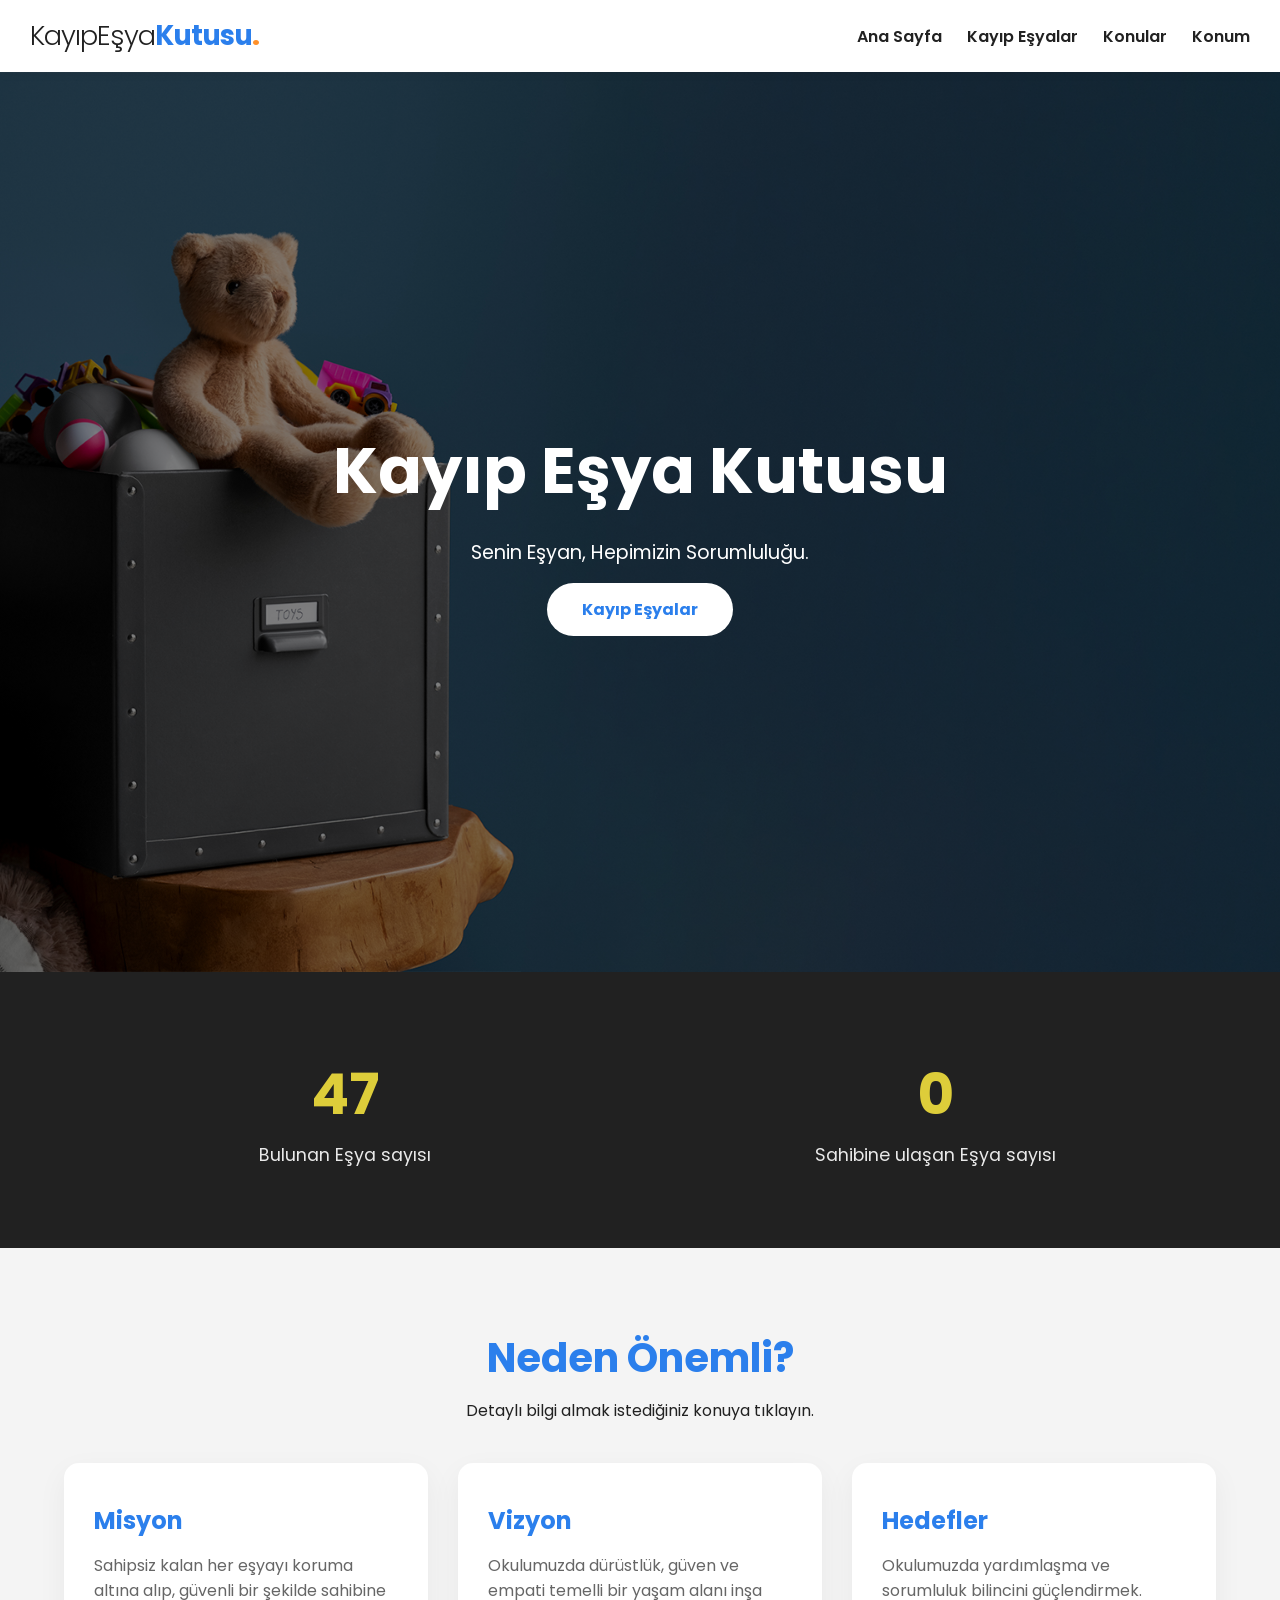
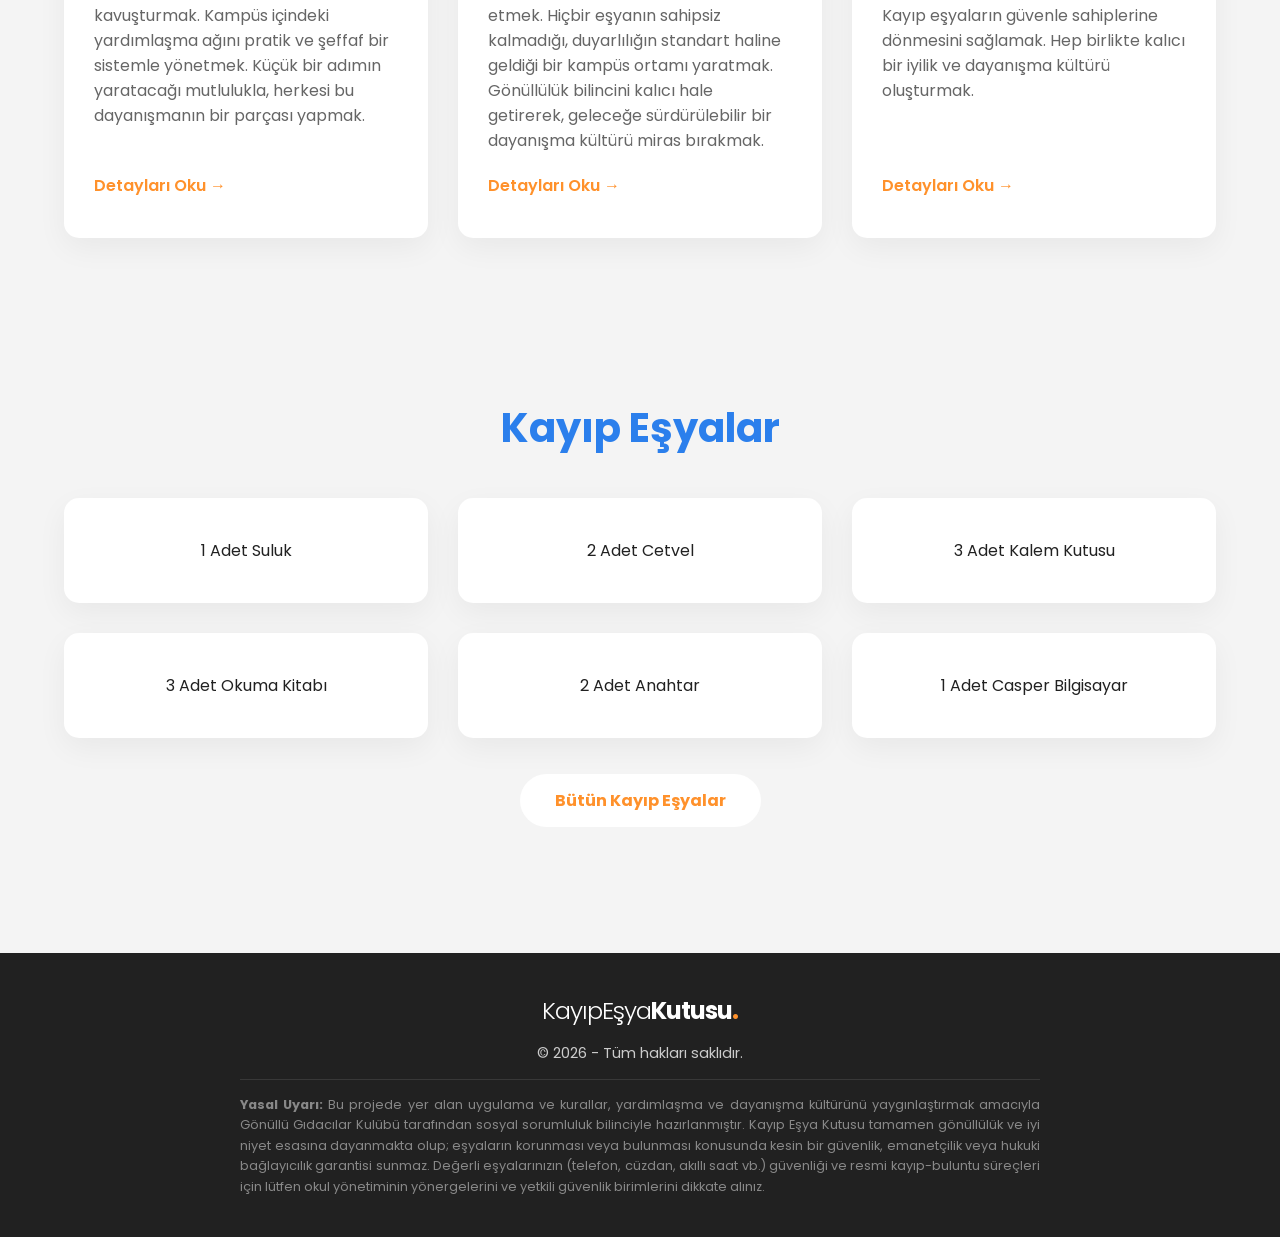
==== index.html @ bf53e9e5 "." ====
<!doctype html>
<html lang="tr">
  <head>
    <meta charset="UTF-8" />
    <meta name="viewport" content="width=device-width, initial-scale=1.0" />
    <title>Kayıp Eşya Kutusu</title>
    <link
      href="https://fonts.googleapis.com/css2?family=Poppins:wght@300;400;600;700&display=swap"
      rel="stylesheet"
    />
    <link rel="stylesheet" href="style.css" />
  </head>
  <body>
    <header class="navbar">
      <div class="logo">
        <a href="index.html">
          <span class="font-light">KayıpEşya</span>Kutusu<span class="dot"
            >.</span
          >
        </a>
      </div>

      <button class="hamburger" id="hamburger">☰</button>

      <nav id="navMenu">
        <ul class="nav-links">
          <li><a href="/">Ana Sayfa</a></li>
          <li><a href="kayipesyalar.html">Kayıp Eşyalar</a></li>
          <li><a href="index.html#farkindalik">Konular</a></li>
          <li><a href="konum.html">Konum</a></li>
        </ul>
      </nav>
    </header>

    <section class="hero-advanced">
      <div class="hero-content fade-in">
        <h1>Kayıp Eşya Kutusu</h1>
        <p>Senin Eşyan, Hepimizin Sorumluluğu.</p>
        <a href="kayipesyalar.html" class="btn-primary">Kayıp Eşyalar</a>
      </div>
    </section>

    <section class="stats-section fade-in">
      <div class="stats-container">
        <div class="stat-box">
          <div class="stat-number" data-target="78">0</div>
          <p>Bulunan Eşya sayısı</p>
        </div>
        <div class="stat-box">
          <div class="stat-number" data-target="0">0</div>
          <p>Sahibine ulaşan Eşya sayısı</p>
        </div>
      </div>
    </section>

    <section id="farkindalik" class="topics-grid">
      <div class="section-title fade-in">
        <h2>Neden Önemli?</h2>
        <p>Detaylı bilgi almak istediğiniz konuya tıklayın.</p>
      </div>

      <div class="cards-container">
        <a href="misyon.html" class="topic-card slide-up">
          <h3>Misyon</h3>
          <p>
            Sahipsiz kalan her eşyayı koruma altına alıp, güvenli bir şekilde
            sahibine kavuşturmak. Kampüs içindeki yardımlaşma ağını pratik ve
            şeffaf bir sistemle yönetmek. Küçük bir adımın yaratacağı
            mutlulukla, herkesi bu dayanışmanın bir parçası yapmak.
          </p>
          <span class="read-more">Detayları Oku &rarr;</span>
        </a>

        <a
          href="vizyon.html"
          class="topic-card slide-up"
          style="transition-delay: 0.1s"
        >
          <h3>Vizyon</h3>
          <p>
            Okulumuzda dürüstlük, güven ve empati temelli bir yaşam alanı inşa
            etmek. Hiçbir eşyanın sahipsiz kalmadığı, duyarlılığın standart
            haline geldiği bir kampüs ortamı yaratmak. Gönüllülük bilincini
            kalıcı hale getirerek, geleceğe sürdürülebilir bir dayanışma kültürü
            miras bırakmak.
          </p>
          <span class="read-more">Detayları Oku &rarr;</span>
        </a>

        <a
          href="hedefler.html"
          class="topic-card slide-up"
          style="transition-delay: 0.2s"
        >
          <h3>Hedefler</h3>
          <p>
            Okulumuzda yardımlaşma ve sorumluluk bilincini güçlendirmek. Kayıp
            eşyaların güvenle sahiplerine dönmesini sağlamak. Hep birlikte
            kalıcı bir iyilik ve dayanışma kültürü oluşturmak.
          </p>
          <span class="read-more">Detayları Oku &rarr;</span>
        </a>
      </div>
    </section>

    <!-- Kayıp Eşyalar -->

    <section id="kayipEsyalar" class="topics-grid">
      <div class="section-title fade-in">
        <h2>Kayıp Eşyalar</h2>
      </div>

      <div class="cards-container">
        <!-- <div class="esyalar-card slide-up"> -->
           <div class="esyalar-card slide-up">
            <p>1 Adet Suluk</p>
          </div>
          <div class="esyalar-card slide-up">
            <p>2 Adet Cetvel</p>
          </div>
          <div class="esyalar-card slide-up">
            <p>3 Adet Kalem Kutusu</p>
          </div>
          <div class="esyalar-card slide-up">
            <p>3 Adet Okuma Kitabı</p>
          </div>
          <div class="esyalar-card slide-up">
            <p>2 Adet Anahtar</p>
          </div>
          <div class="esyalar-card slide-up">
            <p>1 Adet Casper Bilgisayar</p>
          </div>
        <!-- </div> -->
      </div>

      <div style="margin-top: 50px;">
        <a class="btn-primary" href="kayipesyalar.html">Bütün Kayıp Eşyalar</a>
      </div>
    </section>

    <!-- Kayıp Eşyalar -->

    <footer class="site-footer">
      <div class="footer-content">
        <div class="footer-logo">
          <span class="font-light">KayıpEşya</span>Kutusu<span class="dot"
            >.</span
          >
        </div>
        <p class="copyright">&copy; 2026 - Tüm hakları saklıdır.</p>
        <p class="disclaimer">
          <strong>Yasal Uyarı:</strong> Bu projede yer alan uygulama ve
          kurallar, yardımlaşma ve dayanışma kültürünü yaygınlaştırmak amacıyla
          Gönüllü Gıdacılar Kulübü tarafından sosyal sorumluluk bilinciyle
          hazırlanmıştır. Kayıp Eşya Kutusu tamamen gönüllülük ve iyi niyet
          esasına dayanmakta olup; eşyaların korunması veya bulunması konusunda
          kesin bir güvenlik, emanetçilik veya hukuki bağlayıcılık garantisi
          sunmaz. Değerli eşyalarınızın (telefon, cüzdan, akıllı saat vb.)
          güvenliği ve resmi kayıp-buluntu süreçleri için lütfen okul
          yönetiminin yönergelerini ve yetkili güvenlik birimlerini dikkate
          alınız.
        </p>
      </div>
    </footer>

    <script src="script.js"></script>
  </body>
</html>
---- style.css ----
:root {
  --primary: #2b7fec;
  --secondary: #ff912b;
  /* --accent: #81c784; */
  --accent: #ddcd3a;
  --dark: #212121;
  --light: #f9fbe7;
  --white: #ffffff;
}

* {
  margin: 0;
  padding: 0;
  box-sizing: border-box;
  font-family: "Poppins", sans-serif;
}

body {
  /* background-color: var(--light); */
  background-color: #f4f4f4;
  color: var(--dark);
  overflow-x: hidden;
}

.navbar {
  display: flex;
  justify-content: space-between;
  align-items: center;
  padding: 20px 5%;
  background-color: rgba(255, 255, 255, 0.95);
  backdrop-filter: blur(10px);
  position: fixed;
  width: 100%;
  top: 0;
  z-index: 1000;
  box-shadow: 0 2px 10px rgba(0, 0, 0, 0.05);
}

/* --- Modern Tipografik Logo --- */
.logo {
  font-size: 1.7rem;
  font-weight: 700;
  color: var(--primary);
  letter-spacing: -1px;
  user-select: none;
}
.logo .font-light {
  font-weight: 300;
  color: var(--dark);
}
.logo .dot {
  color: var(--secondary);
}
.logo a {
  text-decoration: none;
  color: inherit;
  transition: color 0.3s;
}

.nav-links {
  list-style: none;
  display: flex;
  gap: 25px;
}
.nav-links a {
  text-decoration: none;
  color: var(--dark);
  font-weight: 600;
  transition: color 0.3s;
}
.nav-links a:hover {
  color: var(--secondary);
}

.hero-advanced {
  height: 100vh;
  background:
    linear-gradient(rgba(0, 0, 0, 0.5), rgba(0, 0, 0, 0.5)),
    url("/images/kayipEsya.jpg") no-repeat 20% center / cover;
  display: flex;
  align-items: center;
  justify-content: center;
  text-align: center;
  color: var(--white);
  height: 100vh;
  height: 100dvh;
}
@media (max-width: 768px) {
  .hero-advanced {
    background-position: 10% center !important;
  }
}

/* .hero-advanced::before {
  content: "";
  position: absolute;
  inset: 0;
  background: rgba(0, 0, 0, 0.45);
} */

.hero-advanced .content {
  position: relative;
  z-index: 2;
  color: white;
}

@media (max-width: 768px) {
  .hero-advanced {
    background-position: left center;
  }
}

@media (max-width: 768px) {
  .hero-advanced {
    background-position: center top;
    height: 100vh;
  }
}
.hero-content h1 {
  font-size: 4rem;
  margin-bottom: 20px;
}
.hero-content p {
  font-size: 1.2rem;
  margin-bottom: 30px;
}
.btn-primary {
  padding: 15px 35px;
  background: var(--white);
  color: var(--primary);
  text-decoration: none;
  font-weight: 700;
  border-radius: 30px;
  transition: 0.3s;
}
.btn-primary:hover {
  background: var(--accent);
  color: var(--white);
}

/* --- Sayaç Tasarımı --- */
.stats-section {
  background-color: var(--dark);
  /* background-color: var(--primary); */
  color: var(--white);
  padding: 60px 5%;
  text-align: center;
}
.stats-container {
  display: flex;
  justify-content: space-around;
  flex-wrap: wrap;
  gap: 30px;
  max-width: 1200px;
  margin: 0 auto;
}
.stat-box {
  flex: 1;
  min-width: 250px;
  padding: 20px;
}
.stat-icon {
  font-size: 3rem;
  margin-bottom: 15px;
}
.stat-number {
  font-size: 3.5rem;
  font-weight: 700;
  color: var(--accent);
  margin-bottom: 5px;
}
.stat-box p {
  font-size: 1.1rem;
  opacity: 0.9;
}

/* Kartlar ve Detay Sayfaları */
.topics-grid {
  padding: 80px 5%;
  text-align: center;
}
.section-title h2 {
  font-size: 2.5rem;
  color: var(--primary);
  margin-bottom: 10px;
}
.cards-container {
  display: grid;
  grid-template-columns: repeat(auto-fit, minmax(300px, 1fr));
  gap: 30px;
  max-width: 1200px;
  margin: 40px auto 0;
}
.topic-card {
  background: var(--white);
  padding: 40px 30px;
  border-radius: 15px;
  text-decoration: none;
  color: var(--dark);
  text-align: left;
  box-shadow: 0 10px 30px rgba(0, 0, 0, 0.05);
  transition: 0.4s;
  display: flex;
  flex-direction: column;
}
.topic-card:hover {
  transform: translateY(-15px);
  border-color: var(--accent);
}
.card-icon {
  font-size: 3rem;
  margin-bottom: 20px;
}
.topic-card h3 {
  font-size: 1.5rem;
  color: var(--primary);
  margin-bottom: 15px;
}
.topic-card p {
  margin-bottom: 20px;
  color: #666;
  flex-grow: 1;
}
.read-more {
  font-weight: 600;
  color: var(--secondary);
  transition: 0.3s;
}
.topic-card:hover .read-more {
  transform: translateX(10px);
}

.page-header {
  height: 40vh;
  background-size: cover;
  background-position: center;
  display: flex;
  align-items: center;
  justify-content: center;
  color: var(--white);
  /* margin-top: 70px; */
}
.page-header h1 {
  font-size: 3rem;
  text-shadow: 2px 2px 10px rgba(0, 0, 0, 0.5);
}
.reading-container {
  max-width: 800px;
  margin: -50px auto 50px auto;
  background: var(--white);
  padding: 38px;
  border-radius: 15px;
  box-shadow: 0 10px 40px rgba(0, 0, 0, 0.1);
  position: relative;
  z-index: 10;
}
.detailed-text h2 {
  color: var(--primary);
  font-size: 2rem;
  margin-bottom: 20px;
}
.detailed-text h3 {
  color: var(--secondary);
  margin: 30px 0 15px 0;
}
.detailed-text p {
  font-size: 1.1rem;
  line-height: 1.8;
  margin-bottom: 20px;
  color: #444;
}
.detailed-text img {
  width: 100%;
  height: auto;
  border-radius: 10px;
  margin: 20px 0;
  box-shadow: 0 4px 15px rgba(0, 0, 0, 0.1);
}
blockquote {
  font-style: italic;
  font-size: 1.3rem;
  border-left: 5px solid var(--secondary);
  padding: 20px;
  margin: 30px 0;
  background: var(--light);
  color: var(--primary);
}
.action-list {
  list-style: none;
}
.action-list li {
  font-size: 1.1rem;
  margin-bottom: 15px;
  padding-left: 25px;
  position: relative;
}
.action-list li::before {
  content: "🌱";
  position: absolute;
  left: 0;
  top: 2px;
}

/* --- Yeni Profesyonel Footer --- */
.site-footer {
  background-color: var(--dark);
  color: var(--white);
  text-align: center;
  padding: 40px 20px;
  margin-top: 60px;
}
.footer-content {
  max-width: 800px;
  margin: 0 auto;
}
.footer-logo {
  font-size: 1.5rem;
  font-weight: 700;
  color: var(--white);
  margin-bottom: 15px;
  letter-spacing: -1px;
}
.footer-logo .font-light {
  font-weight: 300;
}
.footer-logo .dot {
  color: var(--secondary);
}
.copyright {
  font-size: 0.9rem;
  color: #ccc;
  margin-bottom: 15px;
}
.disclaimer {
  font-size: 0.8rem;
  color: #888;
  line-height: 1.6;
  text-align: justify;
  padding-top: 15px;
  border-top: 1px solid rgba(255, 255, 255, 0.1);
}

/* Animasyonlar */
.fade-in {
  opacity: 0;
  transform: translateY(20px);
  transition:
    opacity 0.8s ease-out,
    transform 0.8s ease-out;
}
.slide-up {
  opacity: 0;
  transform: translateY(50px);
  transition:
    opacity 0.8s ease-out,
    transform 0.8s ease-out;
}
.is-visible {
  opacity: 1;
  transform: translateY(0);
}

/*  */
.navbar {
  display: flex;
  justify-content: space-between;
  align-items: center;
  padding: 15px 30px;
  position: relative;
}

.nav-links {
  display: flex;
  gap: 25px;
  list-style: none;
}

.nav-links a {
  text-decoration: none;
  /* color: #fff; */
}

.hamburger {
  display: none;
  font-size: 30px;
  background: none;
  border: none;
  /* color: white; */
  cursor: pointer;
}

/* Mobil */
@media (max-width: 768px) {
  .hamburger {
    display: block;
  }

  nav {
    position: absolute;
    top: 100%;
    right: 0;
    width: 220px;
    background: white;
    /* background: #1b5e20; */
    display: none;
  }

  nav.active {
    display: block;
  }

  .nav-links {
    flex-direction: column;
    gap: 0;
  }

  .nav-links li {
    border-bottom: 1px solid rgba(255, 255, 255, 0.1);
  }

  .nav-links a {
    display: block;
    padding: 15px;
  }
}

/* Kayıp Eşyalar */

.esyalar-card {
  background: var(--white);
  padding: 40px 30px;
  border-radius: 15px;
  text-decoration: none;
  color: var(--dark);
  text-align: left;
  box-shadow: 0 10px 30px rgba(0, 0, 0, 0.05);
  transition: 0.4s;
  display: flex;
  flex-direction: column;
  text-align: center;
}

.esyalar-card:hover {
  transform: translateY(-15px);
  border-color: var(--accent);
}

.esyalar:hover {
  transform: translateX(10px);
}

#kayipEsyalar {
  a {
    color: var(--secondary);
  }

  a:hover {
    background-color: var(--secondary);
    color: white;
  }
}

/* Kayıp Eşyalar */
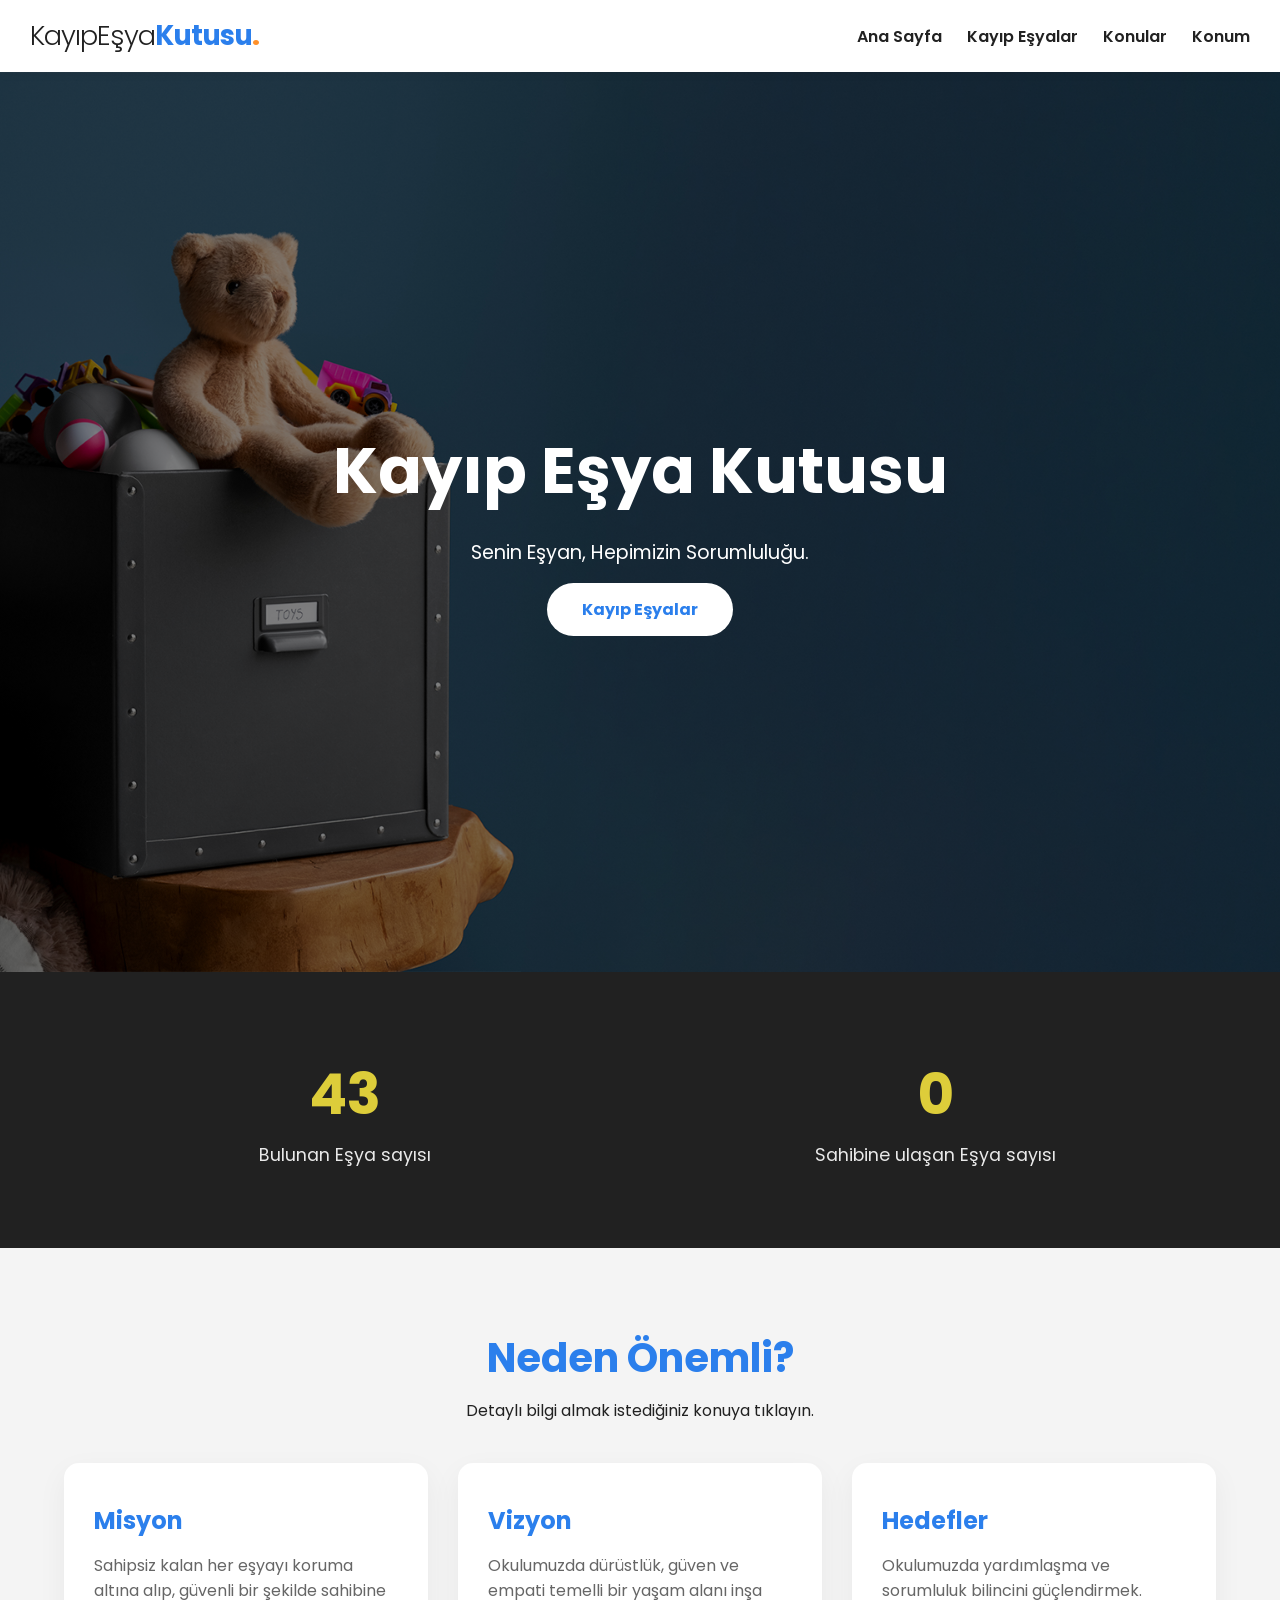
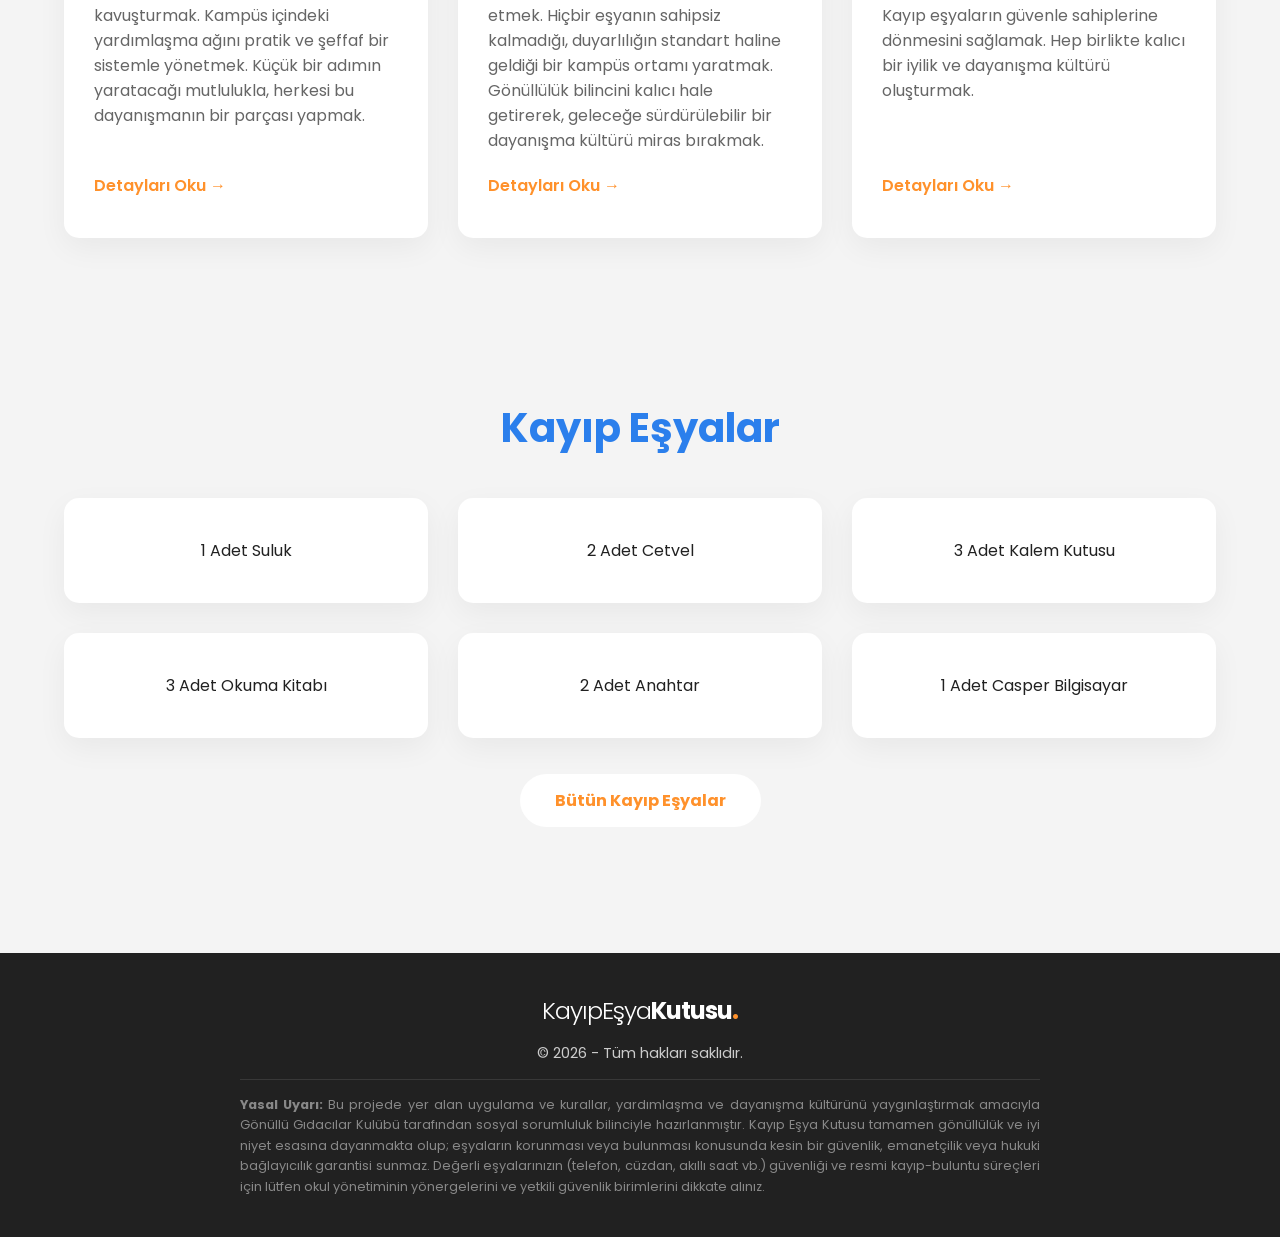
==== commit dbae2d21: "Update navigation links to point to index.html for consistency" ====
--- a/index.html
+++ b/index.html
@@ -24,7 +24,7 @@
 
       <nav id="navMenu">
         <ul class="nav-links">
-          <li><a href="/">Ana Sayfa</a></li>
+          <li><a href="index.html">Ana Sayfa</a></li>
           <li><a href="kayipesyalar.html">Kayıp Eşyalar</a></li>
           <li><a href="index.html#farkindalik">Konular</a></li>
           <li><a href="konum.html">Konum</a></li>
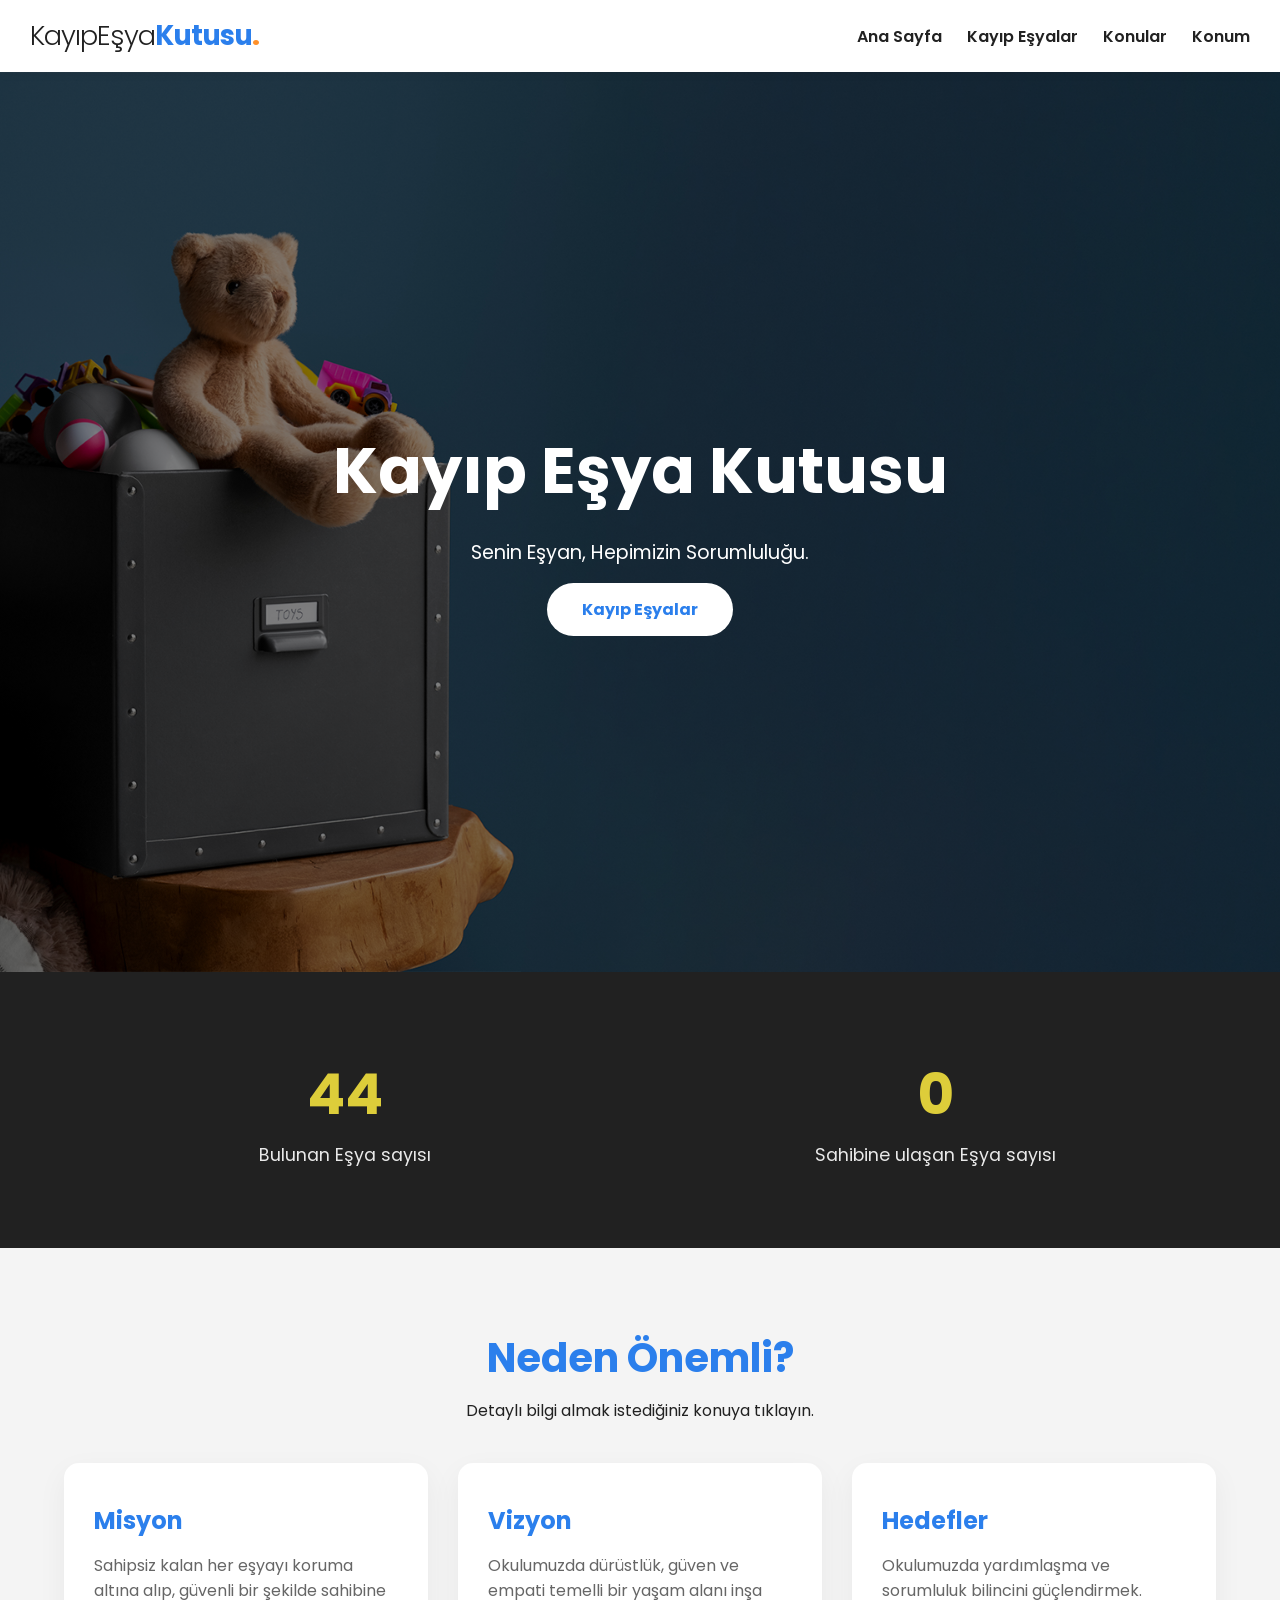
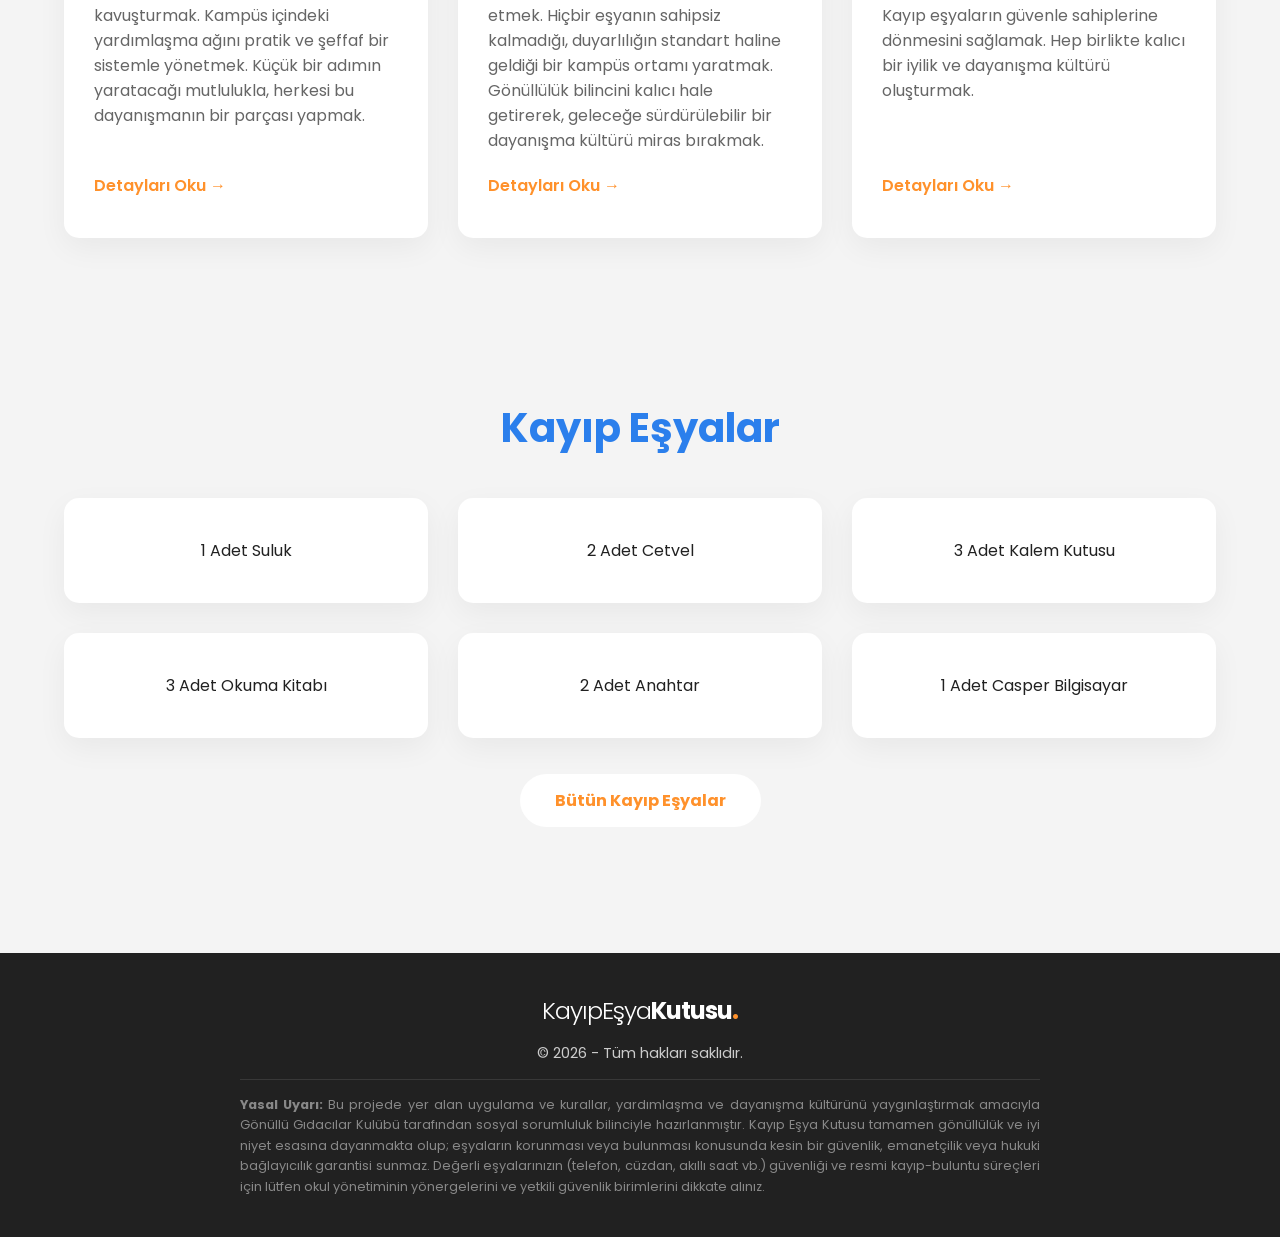
==== commit 10fcdc74: "Refactor hero section styles for improved readability and maintainability" ====
--- a/index.html
+++ b/index.html
@@ -32,7 +32,11 @@
       </nav>
     </header>
 
-    <section class="hero-advanced">
+    <section class="hero-advanced"
+    style="  background:
+    linear-gradient(rgba(0, 0, 0, 0.5), rgba(0, 0, 0, 0.5)),
+    url(/images/kayipEsya.jpg) no-repeat 20% center / cover;"
+    >
       <div class="hero-content fade-in">
         <h1>Kayıp Eşya Kutusu</h1>
         <p>Senin Eşyan, Hepimizin Sorumluluğu.</p>
--- a/style.css
+++ b/style.css
@@ -74,9 +74,7 @@
 
 .hero-advanced {
   height: 100vh;
-  background:
-    linear-gradient(rgba(0, 0, 0, 0.5), rgba(0, 0, 0, 0.5)),
-    url("/images/kayipEsya.jpg") no-repeat 20% center / cover;
+
   display: flex;
   align-items: center;
   justify-content: center;
@@ -91,12 +89,7 @@
   }
 }
 
-/* .hero-advanced::before {
-  content: "";
-  position: absolute;
-  inset: 0;
-  background: rgba(0, 0, 0, 0.45);
-} */
+
 
 .hero-advanced .content {
   position: relative;
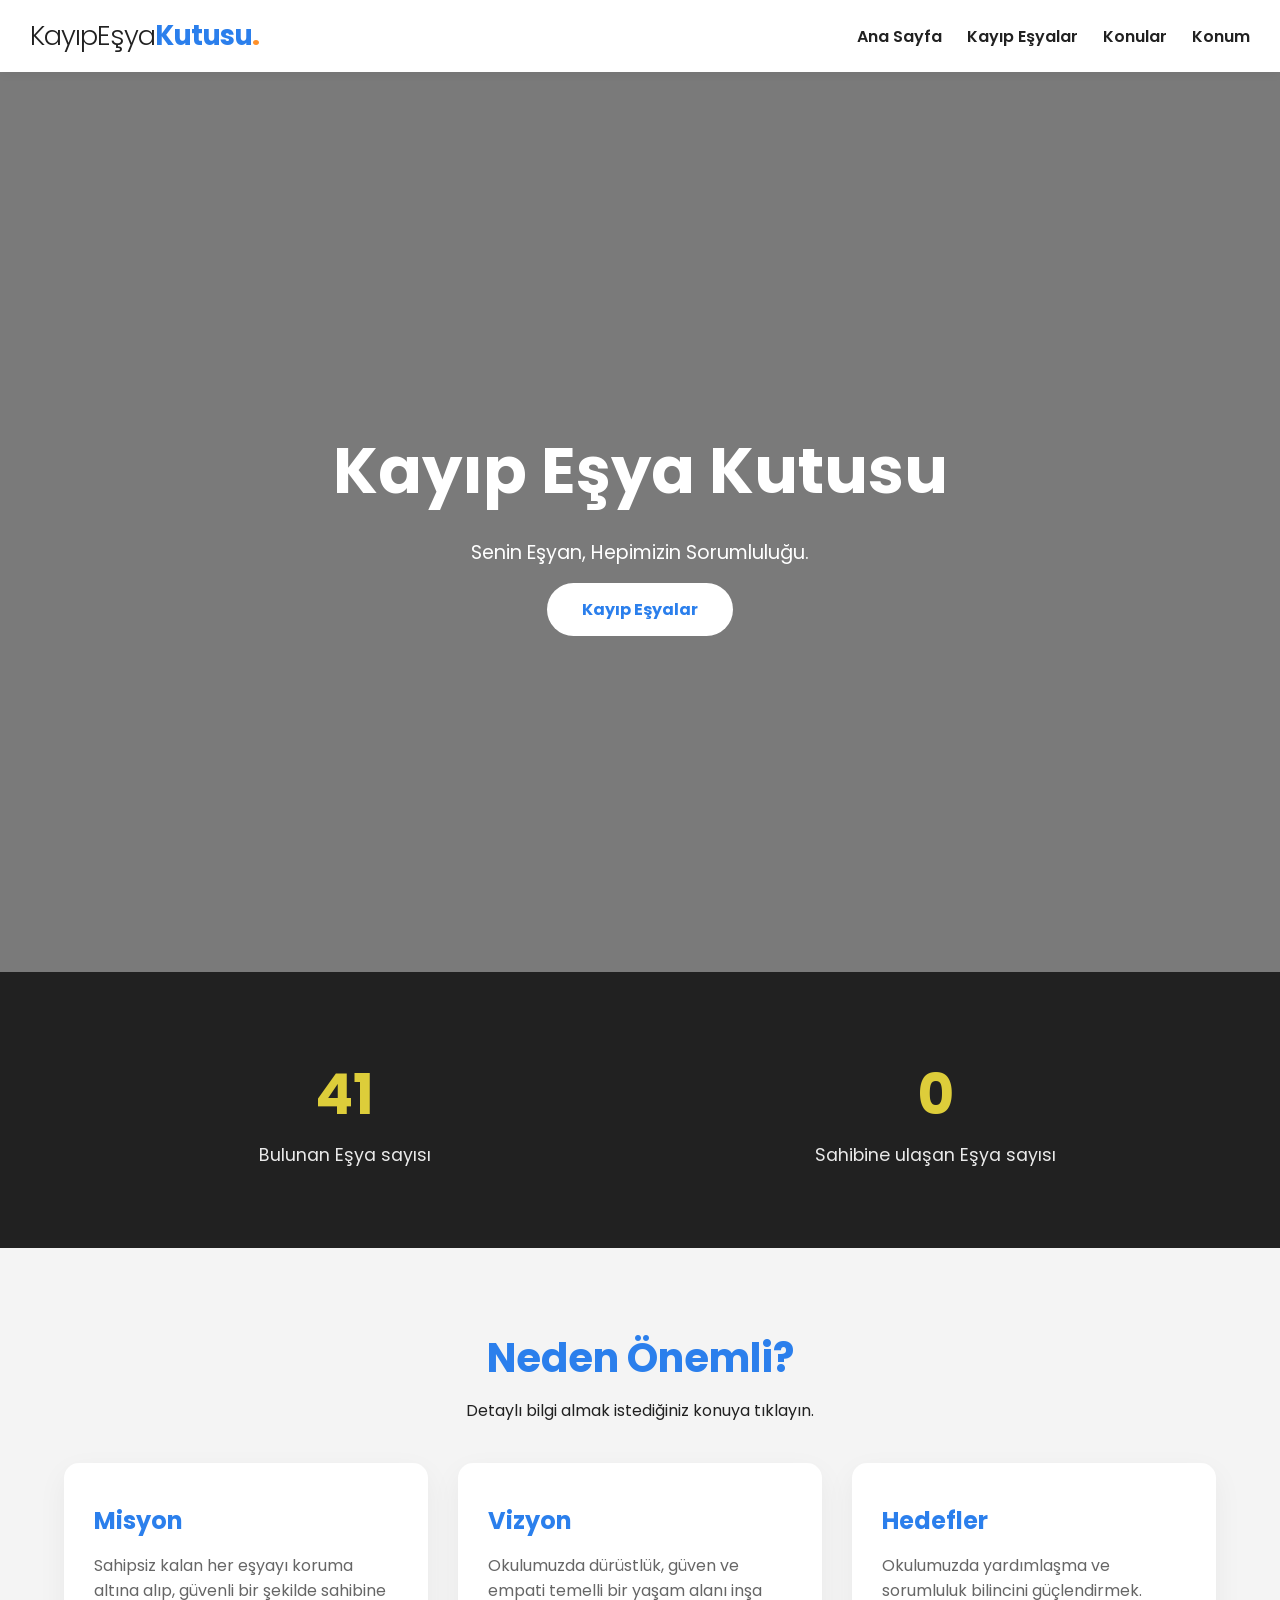
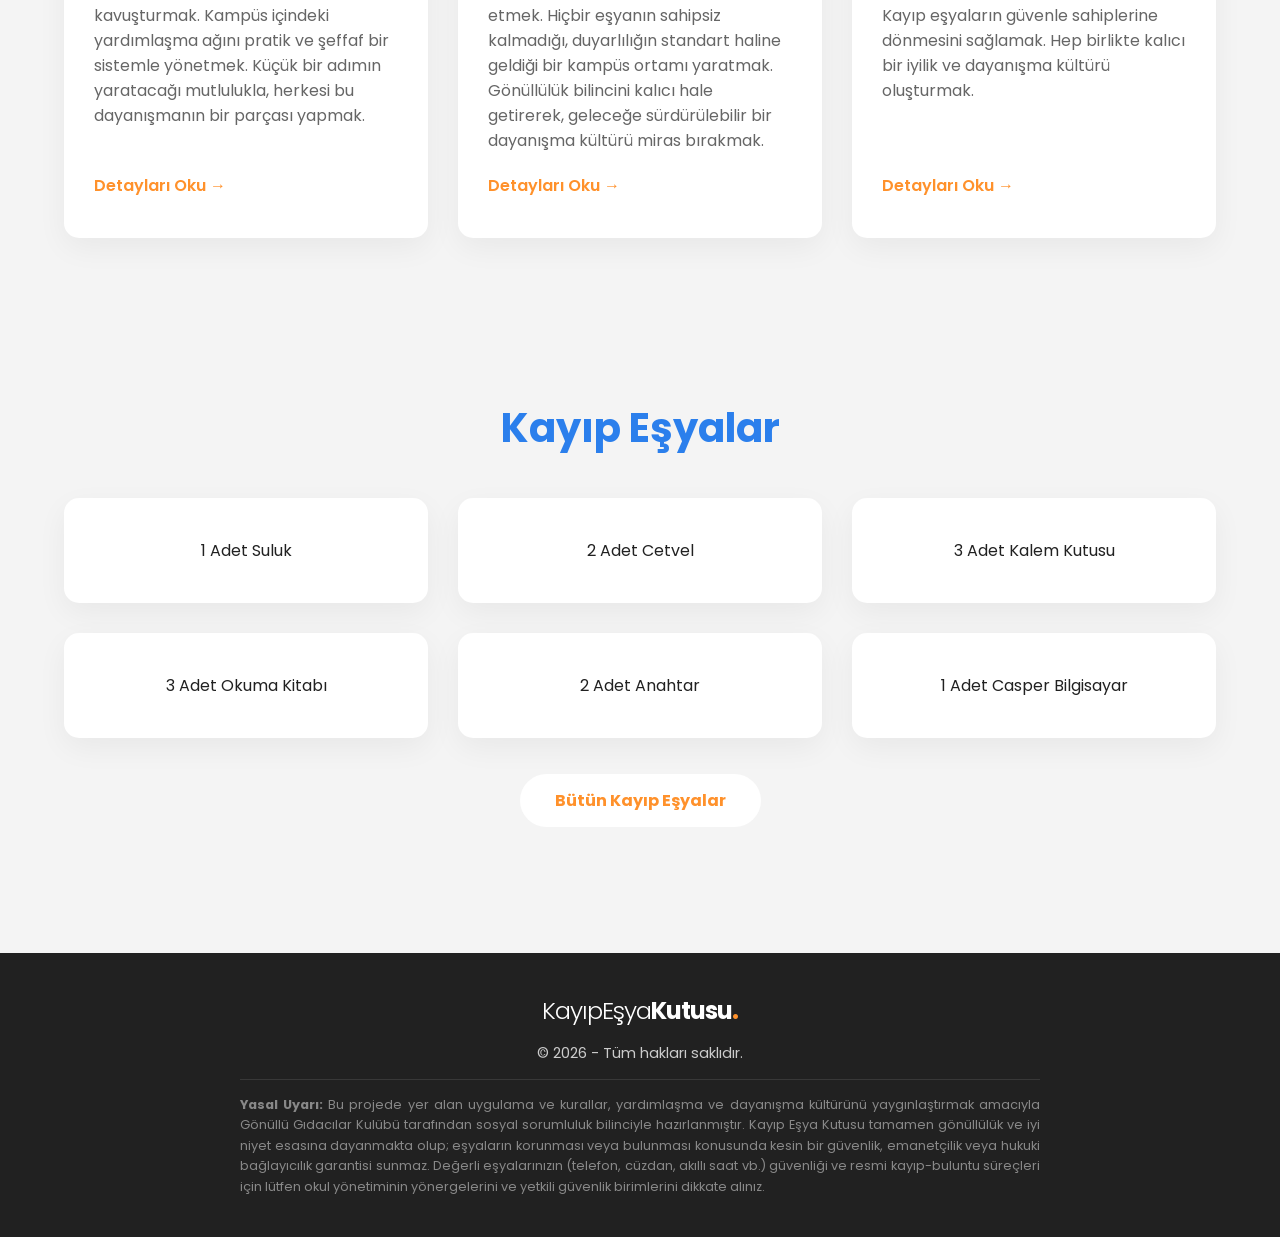
==== commit 04a02048: "Update index.html for improved structure and readability" ====
--- a/index.html
+++ b/index.html
@@ -35,7 +35,7 @@
     <section class="hero-advanced"
     style="  background:
     linear-gradient(rgba(0, 0, 0, 0.5), rgba(0, 0, 0, 0.5)),
-    url(/images/kayipEsya.jpg) no-repeat 20% center / cover;"
+    url(images/kayipesya.jpg) no-repeat 20% center / cover;"
     >
       <div class="hero-content fade-in">
         <h1>Kayıp Eşya Kutusu</h1>
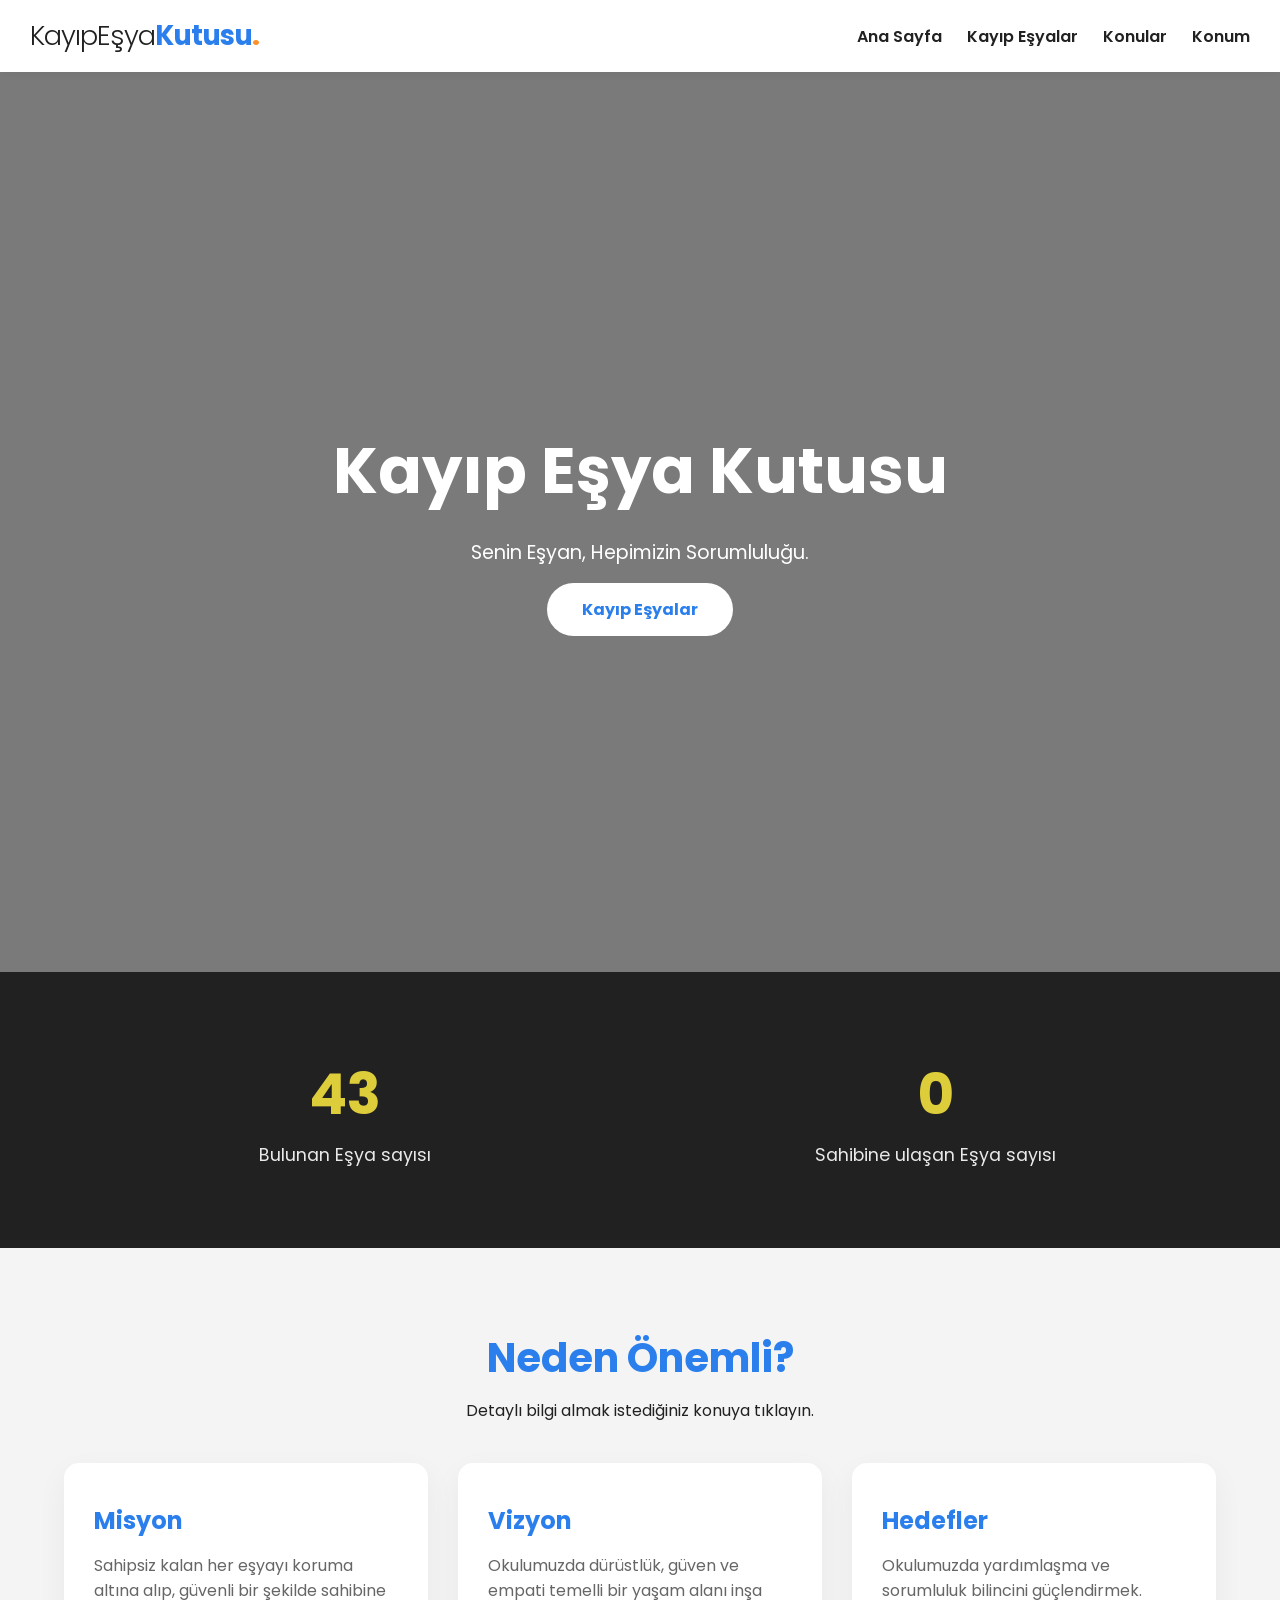
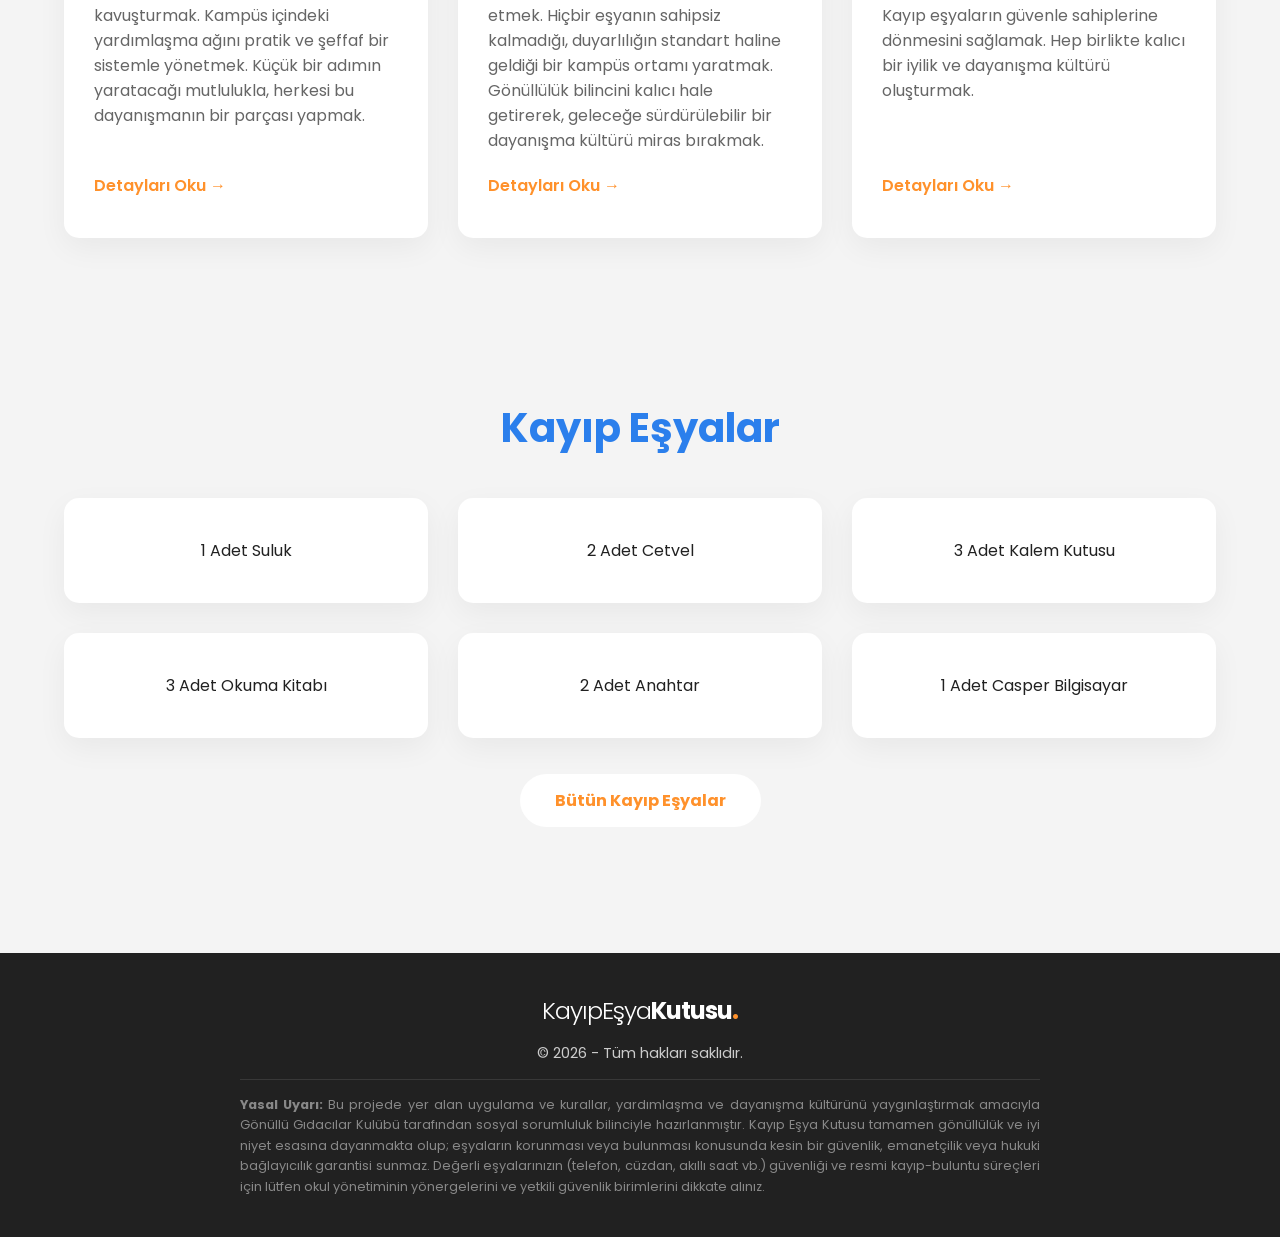
==== commit 42ed0f43: "Update hero section background for improved visual appeal" ====
--- a/index.html
+++ b/index.html
@@ -33,9 +33,7 @@
     </header>
 
     <section class="hero-advanced"
-    style="  background:
-    linear-gradient(rgba(0, 0, 0, 0.5), rgba(0, 0, 0, 0.5)),
-    url(images/kayipesya.jpg) no-repeat 20% center / cover;"
+  
     >
       <div class="hero-content fade-in">
         <h1>Kayıp Eşya Kutusu</h1>
--- a/style.css
+++ b/style.css
@@ -74,7 +74,9 @@
 
 .hero-advanced {
   height: 100vh;
-
+  background:
+    linear-gradient(rgba(0, 0, 0, 0.5), rgba(0, 0, 0, 0.5)),
+    url(images/kayipesya.jpg) no-repeat 20% center / cover;
   display: flex;
   align-items: center;
   justify-content: center;
@@ -88,8 +90,6 @@
     background-position: 10% center !important;
   }
 }
-
-
 
 .hero-advanced .content {
   position: relative;
